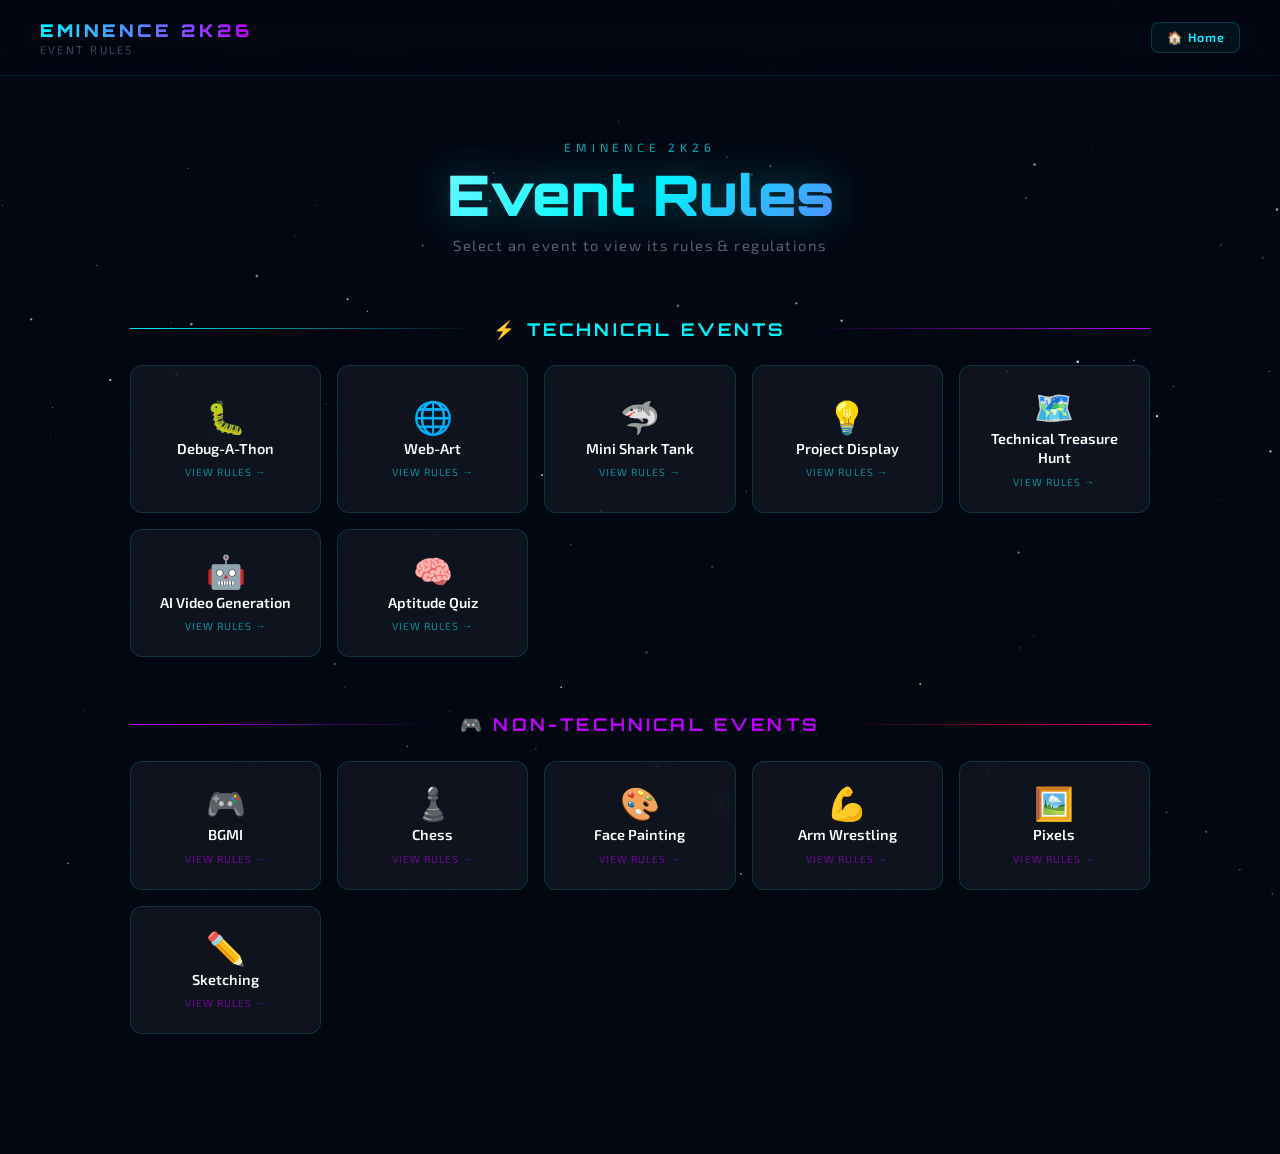
==== rules.html @ fe23407d "add rules template" ====
<!DOCTYPE html>
<html lang="en">
<head>
  <meta charset="UTF-8">
  <meta name="viewport" content="width=device-width, initial-scale=1.0, maximum-scale=1.0">
  <title>Event Rules — EMINENCE 2K26</title>
  <link rel="preconnect" href="https://fonts.googleapis.com">
  <link rel="preconnect" href="https://fonts.gstatic.com" crossorigin>
  <link href="https://fonts.googleapis.com/css2?family=Orbitron:wght@400;700;900&family=Exo+2:wght@300;400;600&display=swap" rel="stylesheet">
  <link rel="stylesheet" href="rules.css">
</head>
<body>

<!-- Starfield -->
<canvas id="stars"></canvas>

<!-- ══ HEADER ══ -->
<header class="rules-header">
  <div class="header-brand">
    <div class="header-logo">EMINENCE 2K26</div>
    <div class="header-sub">Event Rules</div>
  </div>
  <nav class="header-nav">
    <button class="nav-btn" id="backBtn" onclick="showGrid()">← All Events</button>
    <a class="nav-btn" href="index.html">🏠 Home</a>
    <a class="nav-btn register" id="headerRegister" href="#" target="_blank" rel="noopener" style="display:none">
      Register →
    </a>
  </nav>
</header>

<!-- ══ APP ══ -->
<main id="rulesApp">
  <p class="loading-msg">Loading events…</p>
</main>

<script>
/* ════════════════════════════════════
   DATA LAYER
════════════════════════════════════ */
let eventsData = null;

document.addEventListener('DOMContentLoaded', () => {
  // Fetch both files in parallel — rulebook.json is separate from events.json
  Promise.all([
    fetch('events.json').then(r => { if (!r.ok) throw new Error('Cannot load events.json'); return r.json(); }),
    fetch('rulebook.json').then(r  => { if (!r.ok) throw new Error('Cannot load rulebook.json');  return r.json(); })
  ])
    .then(([evData, rulesData]) => {
      eventsData = evData;
      rulesData  = rulesData; // store globally
      window._rulesData = rulesData;
      initStarfield();
      router(); // handle initial URL hash
    })
    .catch(err => {
      document.getElementById('rulesApp').innerHTML =
        `<p class="loading-msg">⚠️ ${err.message}</p>`;
    });

  window.addEventListener('hashchange', router);
});

/* ════════════════════════════════════
   ROUTER  — #event/categoryId/index
════════════════════════════════════ */
function router() {
  const hash = location.hash; // e.g. "#event/technical/0"
  const match = hash.match(/^#event\/([^/]+)\/(\d+)$/);

  if (match) {
    const catId  = match[1];
    const evIdx  = parseInt(match[2], 10);
    const cat    = eventsData?.categories.find(c => c.id === catId);
    const ev     = cat?.events[evIdx];
    if (cat && ev) {
      showDetail(cat, ev, evIdx);
      return;
    }
  }
  showGrid();
}

/* ════════════════════════════════════
   GRID VIEW — all events
════════════════════════════════════ */
function showGrid() {
  // Update header
  document.getElementById('backBtn').style.display      = 'none';
  document.getElementById('headerRegister').style.display = 'none';
  document.title = 'Event Rules — EMINENCE 2K26';
  if (location.hash.startsWith('#event')) history.pushState('', '', location.pathname);

  const app = document.getElementById('rulesApp');
  app.innerHTML = '';

  // Page hero
  const hero = el('div', { class: 'page-hero' });
  hero.innerHTML = `
    <div class="page-hero-label">EMINENCE 2K26</div>
    <h1 class="page-hero-title">Event Rules</h1>
    <p class="page-hero-sub">Select an event to view its rules &amp; regulations</p>
  `;
  app.appendChild(hero);

  // Categories
  eventsData.categories.forEach(cat => {
    const section = el('div', { class: 'cat-section' });

    const isNontech = cat.theme === 'nontech';
    section.innerHTML = `
      <div class="cat-heading-row">
        <div class="cat-heading-line ${isNontech ? 'nontech-l' : ''}"></div>
        <h2 class="cat-heading-title ${cat.theme}">${cat.emoji} ${esc(cat.label)}</h2>
        <div class="cat-heading-line ${isNontech ? 'nontech-r' : 'r'}"></div>
      </div>
    `;

    const grid = el('div', { class: `rules-grid${isNontech ? ' nontech-grid' : ''}` });

    cat.events.forEach((ev, i) => {
      const card = el('div', {
        class: 'rules-card',
        role: 'button',
        tabindex: '0',
        style: `animation-delay:${i * 0.06}s`,
        'data-cat': cat.id,
        'data-idx': i
      });
      card.innerHTML = `
        <div class="rc-emoji">${ev.emoji}</div>
        <div class="rc-name">${esc(ev.name)}</div>
        <div class="rc-hint">View Rules →</div>
      `;
      card.addEventListener('click', () => {
        location.hash = `#event/${cat.id}/${i}`;
      });
      card.addEventListener('keydown', e => {
        if (e.key === 'Enter' || e.key === ' ') location.hash = `#event/${cat.id}/${i}`;
      });
      grid.appendChild(card);
    });

    section.appendChild(grid);
    app.appendChild(section);
  });

  // Scroll reveal for cards
  window.scrollTo({ top: 0, behavior: 'instant' });
  initCardReveal();
}

/* ════════════════════════════════════
   DETAIL VIEW — single event rules
════════════════════════════════════ */
function showDetail(cat, ev, evIdx) {
  const isNontech = cat.theme === 'nontech';

  // Look up rules from the separate rulebook.json (keyed by categoryId__eventIndex)
  const key      = `${cat.id}__${evIdx}`;
  const ruleMeta = (window._rulesData || {})[key] || {};

  // Merge rule metadata onto the event object for display
  const tagline  = ruleMeta.tagline  || '';
  const team     = ruleMeta.team     || '';
  const duration = ruleMeta.duration || '';
  const rulesList = ruleMeta.rules   || [];

  // Update header
  document.getElementById('backBtn').style.display = 'inline-flex';
  const regBtn = document.getElementById('headerRegister');
  regBtn.style.display = 'inline-flex';
  regBtn.href = ev.link || '#';
  document.title = `${ev.name} Rules — EMINENCE 2K26`;

  const app = document.getElementById('rulesApp');
  app.innerHTML = '';

  const wrap = el('div', { class: `detail-wrap${isNontech ? ' nontech' : ''}` });

  // ── Hero block ──
  const rulesHTML = rulesList.map((rule, i) => `
    <li style="animation-delay:${0.15 + i * 0.07}s">
      <span class="rule-num">${String(i + 1).padStart(2, '0')}</span>
      <span class="rule-text">${esc(rule)}</span>
    </li>
  `).join('');

  wrap.innerHTML = `
    <!-- Event hero -->
    <div class="detail-hero">
      <span class="detail-emoji">${ev.emoji}</span>
      <h1 class="detail-name">${esc(ev.name)}</h1>
      ${tagline  ? `<p class="detail-tagline">${esc(tagline)}</p>` : ''}
      <div class="detail-meta">
        ${team     ? `<span class="meta-chip">👥 ${esc(team)}</span>`             : ''}
        ${duration ? `<span class="meta-chip purple">⏱ ${esc(duration)}</span>` : ''}
        <span class="meta-chip">${esc(cat.label)}</span>
      </div>
    </div>

    <div class="detail-divider"></div>

    <!-- Rules box -->
    <div class="rules-box">
      <div class="rules-box-header">
        <span style="font-size:1rem">📋</span>
        <span class="rules-box-title">Rules &amp; Regulations</span>
      </div>
      <ul class="rules-list">
        ${rulesHTML || '<li><span class="rule-num">—</span><span class="rule-text">Rules coming soon.</span></li>'}
      </ul>
    </div>

    <!-- CTA -->
    <div class="detail-cta">
      <a class="cta-btn cta-register" href="${esc(ev.link || '#')}" target="_blank" rel="noopener">
        ✦ Register Now
      </a>
      <button class="cta-btn cta-back" onclick="showGrid()">
        ← All Events
      </button>
    </div>
  `;

  app.appendChild(wrap);
  window.scrollTo({ top: 0, behavior: 'instant' });
}

/* ════════════════════════════════════
   STARFIELD
════════════════════════════════════ */
function initStarfield() {
  const canvas = document.getElementById('stars');
  const ctx    = canvas.getContext('2d');
  let stars    = [];

  function resize() {
    canvas.width  = window.innerWidth;
    canvas.height = window.innerHeight;
    stars = Array.from({ length: 140 }, () => ({
      x: Math.random() * canvas.width,
      y: Math.random() * canvas.height,
      r: Math.random() * 1.1 + 0.2,
      a: Math.random(),
      s: Math.random() * 0.004 + 0.001
    }));
  }
  function draw() {
    ctx.clearRect(0, 0, canvas.width, canvas.height);
    stars.forEach(s => {
      s.a += s.s; if (s.a > 1) s.a = 0;
      ctx.beginPath(); ctx.arc(s.x, s.y, s.r, 0, Math.PI * 2);
      ctx.fillStyle = `rgba(200,230,255,${s.a})`; ctx.fill();
    });
    requestAnimationFrame(draw);
  }
  resize(); draw();
  window.addEventListener('resize', resize);
}

/* ════════════════════════════════════
   CARD REVEAL ON SCROLL
════════════════════════════════════ */
function initCardReveal() {
  const obs = new IntersectionObserver(entries => {
    entries.forEach(entry => {
      if (entry.isIntersecting) {
        entry.target.querySelectorAll('.rules-card').forEach((c, i) => {
          c.style.animationDelay = `${i * 0.06}s`;
          c.style.animationName  = 'none';
          requestAnimationFrame(() => { c.style.animationName = 'cardReveal'; });
        });
        obs.unobserve(entry.target);
      }
    });
  }, { threshold: 0.05 });
  document.querySelectorAll('.rules-grid').forEach(g => obs.observe(g));
}

/* ════════════════════════════════════
   HELPERS
════════════════════════════════════ */
function el(tag, attrs = {}) {
  const node = document.createElement(tag);
  Object.entries(attrs).forEach(([k, v]) => node.setAttribute(k, v));
  return node;
}
function esc(str) {
  return String(str)
    .replace(/&/g, '&amp;').replace(/</g, '&lt;')
    .replace(/>/g, '&gt;').replace(/"/g, '&quot;');
}
</script>
</body>
</html>
---- rules.css ----
/* ══════════════════════════════════════════
   EMINENCE 2K26 — rules.css
   Shared styles for rules.html (grid + detail views)
════════════════════════════════════════════ */

:root {
  --neon:        #00f5ff;
  --neon2:       #bf00ff;
  --neon3:       #ff006e;
  --dark:        #030712;
  --card:        rgba(255, 255, 255, 0.05);
  --card-border: rgba(0, 245, 255, 0.15);
  --font-display: 'Orbitron', monospace;
  --font-body:    'Exo 2', sans-serif;
}

*, *::before, *::after { box-sizing: border-box; margin: 0; padding: 0; }

html { scroll-behavior: smooth; overflow-x: hidden; }

body {
  font-family: var(--font-body);
  background: var(--dark);
  color: #e0e0ff;
  overflow-x: hidden;
  overflow-y: scroll;
  min-height: 100vh;
}

/* ── STARFIELD ── */
#stars {
  position: fixed; inset: 0; z-index: 0;
  pointer-events: none;
}

/* ── GRID OVERLAY ── */
body::before {
  content: '';
  position: fixed; inset: 0; z-index: 1;
  background-image:
    linear-gradient(rgba(0,245,255,0.025) 1px, transparent 1px),
    linear-gradient(90deg, rgba(0,245,255,0.025) 1px, transparent 1px);
  background-size: 50px 50px;
  pointer-events: none;
}

/* ════════════════════════
   HEADER
════════════════════════ */
.rules-header {
  position: sticky; top: 0; z-index: 50;
  display: flex; align-items: center; justify-content: space-between;
  flex-wrap: wrap; gap: 0.6rem;
  padding: clamp(0.8rem, 2.5vw, 1.2rem) clamp(1rem, 4vw, 2.5rem);
  background: rgba(3, 7, 18, 0.85);
  border-bottom: 1px solid rgba(0,245,255,0.1);
  backdrop-filter: blur(16px); -webkit-backdrop-filter: blur(16px);
}

.header-brand {
  display: flex; flex-direction: column; gap: 0.1rem;
}
.header-logo {
  font-family: var(--font-display);
  font-size: clamp(0.85rem, 3vw, 1.1rem);
  font-weight: 900;
  letter-spacing: 0.2em;
  background: linear-gradient(90deg, var(--neon), var(--neon2));
  -webkit-background-clip: text; -webkit-text-fill-color: transparent; background-clip: text;
}
.header-sub {
  font-size: clamp(0.58rem, 1.8vw, 0.7rem);
  color: rgba(224,224,255,0.3);
  letter-spacing: 0.2em;
  text-transform: uppercase;
}

.header-nav {
  display: flex; gap: 0.6rem; align-items: center; flex-wrap: wrap;
}
.nav-btn {
  display: inline-flex; align-items: center; gap: 0.35rem;
  padding: 0.42rem 0.9rem;
  border-radius: 8px;
  border: 1px solid rgba(0,245,255,0.2);
  background: rgba(0,245,255,0.05);
  color: var(--neon);
  font-family: var(--font-body);
  font-size: clamp(0.68rem, 2vw, 0.78rem);
  font-weight: 600;
  letter-spacing: 0.08em;
  cursor: pointer;
  text-decoration: none;
  transition: background 0.2s, border-color 0.2s, box-shadow 0.2s;
  -webkit-tap-highlight-color: transparent;
  white-space: nowrap;
}
.nav-btn:hover {
  background: rgba(0,245,255,0.12);
  border-color: var(--neon);
  box-shadow: 0 0 14px rgba(0,245,255,0.18);
}
.nav-btn.register {
  border-color: rgba(191,0,255,0.3);
  background: rgba(191,0,255,0.07);
  color: var(--neon2);
}
.nav-btn.register:hover {
  background: rgba(191,0,255,0.16);
  border-color: var(--neon2);
  box-shadow: 0 0 14px rgba(191,0,255,0.2);
}
/* Back button — only shown in detail view */
#backBtn { display: none; }

/* ════════════════════════
   MAIN WRAPPER
════════════════════════ */
#rulesApp {
  position: relative; z-index: 10;
  max-width: 1100px; margin: 0 auto;
  padding: clamp(2rem, 5vw, 4rem) clamp(1rem, 4vw, 2.5rem);
}

/* ════════════════════════
   PAGE TITLE (grid view)
════════════════════════ */
.page-hero {
  text-align: center;
  margin-bottom: clamp(2.5rem, 6vw, 4rem);
  animation: fadeUp 0.7s ease forwards;
}
.page-hero-label {
  font-size: clamp(0.6rem, 2vw, 0.75rem);
  letter-spacing: 0.4em;
  color: var(--neon);
  text-transform: uppercase;
  margin-bottom: 0.8rem;
  opacity: 0.7;
}
.page-hero-title {
  font-family: var(--font-display);
  font-size: clamp(1.8rem, 7vw, 3.5rem);
  font-weight: 900;
  line-height: 1;
  background: linear-gradient(135deg, #fff 0%, var(--neon) 50%, var(--neon2) 100%);
  -webkit-background-clip: text; -webkit-text-fill-color: transparent; background-clip: text;
  filter: drop-shadow(0 0 20px rgba(0,245,255,0.3));
}
.page-hero-sub {
  margin-top: 0.8rem;
  font-size: clamp(0.75rem, 2.5vw, 0.92rem);
  color: rgba(224,224,255,0.4);
  letter-spacing: 0.1em;
}

/* ════════════════════════
   CATEGORY HEADING
════════════════════════ */
.cat-section { margin-bottom: clamp(2rem, 5vw, 3.5rem); }

.cat-heading-row {
  display: flex; align-items: center; gap: 1rem;
  margin-bottom: clamp(1rem, 3vw, 1.6rem);
}
.cat-heading-line {
  flex: 1; height: 1px;
  background: linear-gradient(to right, var(--neon), transparent);
}
.cat-heading-line.r {
  background: linear-gradient(to left, var(--neon2), transparent);
}
.cat-heading-line.nontech-l { background: linear-gradient(to right, var(--neon2), transparent); }
.cat-heading-line.nontech-r { background: linear-gradient(to left, var(--neon3), transparent); }

.cat-heading-title {
  font-family: var(--font-display);
  font-size: clamp(0.7rem, 3vw, 1.1rem);
  font-weight: 700;
  letter-spacing: 0.18em;
  text-transform: uppercase;
  white-space: nowrap; flex-shrink: 0;
}
.cat-heading-title.tech    { color: var(--neon); }
.cat-heading-title.nontech { color: var(--neon2); }

/* ════════════════════════
   EVENT CARD GRID (rules grid view)
════════════════════════ */
.rules-grid {
  display: grid;
  grid-template-columns: repeat(auto-fill, minmax(min(160px, 100%), 1fr));
  gap: clamp(0.65rem, 2vw, 1rem);
}
@media (max-width: 380px) {
  .rules-grid { grid-template-columns: repeat(2, 1fr); }
}

.rules-card {
  position: relative;
  background: var(--card);
  border: 1px solid var(--card-border);
  border-radius: 12px; overflow: hidden;
  display: flex; flex-direction: column;
  align-items: center; justify-content: center;
  padding: clamp(1rem, 3vw, 1.5rem) clamp(0.6rem, 2vw, 1rem);
  gap: 0.5rem;
  cursor: pointer;
  transition: transform 0.25s cubic-bezier(.34,1.56,.64,1), border-color 0.25s;
  backdrop-filter: blur(8px); -webkit-backdrop-filter: blur(8px);
  opacity: 0;
  animation: cardReveal 0.5s ease forwards;
  -webkit-tap-highlight-color: transparent;
  touch-action: manipulation;
}
.rules-card::before {
  content: ''; position: absolute; inset: 0;
  background: linear-gradient(135deg, rgba(0,245,255,0.07), transparent 60%);
  opacity: 0; transition: opacity 0.25s;
}
.rules-card::after {
  content: ''; position: absolute; bottom: 0; left: 0; right: 0; height: 2px;
  background: linear-gradient(to right, var(--neon), var(--neon2));
  transform: scaleX(0); transform-origin: left; transition: transform 0.3s ease;
}
.nontech-grid .rules-card::after {
  background: linear-gradient(to right, var(--neon2), var(--neon3));
}
@media (hover: hover) {
  .rules-card:hover {
    transform: translateY(-5px) scale(1.02);
    border-color: rgba(0,245,255,0.4);
  }
  .rules-card:hover::before { opacity: 1; }
  .rules-card:hover::after  { transform: scaleX(1); }
  .nontech-grid .rules-card:hover { border-color: rgba(191,0,255,0.4); }
}
.rules-card:active { transform: scale(0.96); }

.rc-emoji { font-size: clamp(1.5rem, 5vw, 2rem); line-height: 1; }
.rc-name  {
  font-weight: 600; font-size: clamp(0.7rem, 2.5vw, 0.9rem);
  color: #fff; text-align: center; line-height: 1.3;
}
.rc-hint  {
  font-size: clamp(0.55rem, 1.8vw, 0.65rem);
  letter-spacing: 0.1em; text-transform: uppercase; opacity: 0.55;
  color: var(--neon);
}
.nontech-grid .rc-hint { color: var(--neon2); }

/* ════════════════════════
   DETAIL VIEW
════════════════════════ */
#detailView { display: none; }
#gridView   { display: block; }

.detail-wrap {
  max-width: 720px; margin: 0 auto;
  animation: fadeUp 0.45s ease forwards;
}

/* big event header */
.detail-hero {
  text-align: center;
  padding: clamp(1.5rem, 5vw, 3rem) 0 clamp(1.5rem, 4vw, 2.5rem);
  position: relative;
}
.detail-emoji {
  font-size: clamp(3rem, 12vw, 5.5rem);
  line-height: 1;
  display: block;
  margin-bottom: 0.6rem;
  filter: drop-shadow(0 0 20px rgba(0,245,255,0.3));
  animation: floatBob 3s ease-in-out infinite;
}
.detail-name {
  font-family: var(--font-display);
  font-size: clamp(1.5rem, 6vw, 2.8rem);
  font-weight: 900;
  letter-spacing: 0.04em;
  background: linear-gradient(135deg, #fff 0%, var(--neon) 60%, var(--neon2) 100%);
  -webkit-background-clip: text; -webkit-text-fill-color: transparent; background-clip: text;
  filter: drop-shadow(0 0 15px rgba(0,245,255,0.25));
}
.detail-tagline {
  margin-top: 0.6rem;
  font-size: clamp(0.75rem, 2.5vw, 0.95rem);
  color: rgba(224,224,255,0.45);
  font-style: italic;
  letter-spacing: 0.08em;
}

/* meta chips */
.detail-meta {
  display: flex; flex-wrap: wrap; justify-content: center; gap: 0.6rem;
  margin-top: 1.2rem;
}
.meta-chip {
  display: inline-flex; align-items: center; gap: 0.4rem;
  padding: 0.38rem 0.9rem;
  border-radius: 100px;
  font-size: clamp(0.65rem, 2vw, 0.75rem);
  font-weight: 600; letter-spacing: 0.06em;
  border: 1px solid rgba(0,245,255,0.2);
  background: rgba(0,245,255,0.06);
  color: var(--neon);
  backdrop-filter: blur(8px);
}
.meta-chip.purple {
  border-color: rgba(191,0,255,0.2);
  background: rgba(191,0,255,0.06);
  color: var(--neon2);
}

/* divider */
.detail-divider {
  height: 1px;
  background: linear-gradient(to right, transparent, rgba(0,245,255,0.25), transparent);
  margin: clamp(1.5rem, 4vw, 2.5rem) 0;
}

/* rules card */
.rules-box {
  background: rgba(0,245,255,0.03);
  border: 1px solid rgba(0,245,255,0.12);
  border-radius: 14px;
  overflow: hidden;
  backdrop-filter: blur(8px);
}
.rules-box-header {
  display: flex; align-items: center; gap: 0.7rem;
  padding: 0.9rem 1.3rem;
  border-bottom: 1px solid rgba(0,245,255,0.1);
  background: rgba(0,245,255,0.04);
}
.rules-box-title {
  font-family: var(--font-display);
  font-size: clamp(0.7rem, 2.5vw, 0.85rem);
  font-weight: 700;
  letter-spacing: 0.22em;
  text-transform: uppercase;
  color: var(--neon);
}

.rules-list {
  list-style: none;
  padding: clamp(0.8rem, 2vw, 1.2rem) clamp(1rem, 3vw, 1.5rem);
  display: flex; flex-direction: column; gap: 0;
}
.rules-list li {
  display: grid;
  grid-template-columns: 1.8rem 1fr;
  gap: 0.5rem;
  align-items: start;
  padding: clamp(0.65rem, 2vw, 0.9rem) 0;
  border-bottom: 1px solid rgba(255,255,255,0.04);
  opacity: 0;
  animation: ruleSlide 0.4s ease forwards;
}
.rules-list li:last-child { border-bottom: none; }

.rule-num {
  font-family: var(--font-display);
  font-size: 0.65rem;
  font-weight: 700;
  color: var(--neon);
  opacity: 0.5;
  padding-top: 0.15rem;
  letter-spacing: 0.05em;
}
.rule-text {
  font-size: clamp(0.78rem, 2.5vw, 0.9rem);
  line-height: 1.65;
  color: rgba(224,224,255,0.8);
}

/* register CTA */
.detail-cta {
  margin-top: clamp(1.5rem, 4vw, 2.5rem);
  display: flex; flex-wrap: wrap; gap: 0.8rem; justify-content: center;
}
.cta-btn {
  display: inline-flex; align-items: center; gap: 0.5rem;
  padding: 0.75rem 2rem;
  border-radius: 10px;
  font-family: var(--font-display);
  font-size: clamp(0.7rem, 2.5vw, 0.85rem);
  font-weight: 700;
  letter-spacing: 0.18em;
  text-transform: uppercase;
  text-decoration: none;
  cursor: pointer;
  border: none;
  transition: all 0.25s;
  -webkit-tap-highlight-color: transparent;
}
.cta-register {
  background: linear-gradient(135deg, rgba(191,0,255,0.2), rgba(0,245,255,0.12));
  border: 1px solid rgba(191,0,255,0.35);
  color: #fff;
  box-shadow: 0 0 20px rgba(191,0,255,0.15);
}
.cta-register:hover {
  background: linear-gradient(135deg, rgba(191,0,255,0.35), rgba(0,245,255,0.2));
  box-shadow: 0 0 35px rgba(191,0,255,0.3);
  transform: translateY(-2px);
}
.cta-back {
  background: rgba(0,245,255,0.05);
  border: 1px solid rgba(0,245,255,0.2);
  color: var(--neon);
}
.cta-back:hover {
  background: rgba(0,245,255,0.12);
  border-color: var(--neon);
}

/* nontech tint on detail */
.detail-wrap.nontech .detail-name {
  background: linear-gradient(135deg, #fff 0%, var(--neon2) 60%, var(--neon3) 100%);
  -webkit-background-clip: text; background-clip: text;
}
.detail-wrap.nontech .rules-box-title { color: var(--neon2); }
.detail-wrap.nontech .rule-num        { color: var(--neon2); }
.detail-wrap.nontech .meta-chip       { border-color: rgba(191,0,255,0.25); background: rgba(191,0,255,0.07); color: var(--neon2); }

/* ════════════════════════
   ANIMATIONS
════════════════════════ */
@keyframes fadeUp {
  from { opacity: 0; transform: translateY(20px); }
  to   { opacity: 1; transform: translateY(0); }
}
@keyframes cardReveal {
  from { opacity: 0; transform: translateY(14px); }
  to   { opacity: 1; transform: translateY(0); }
}
@keyframes ruleSlide {
  from { opacity: 0; transform: translateX(-10px); }
  to   { opacity: 1; transform: translateX(0); }
}
@keyframes floatBob {
  0%, 100% { transform: translateY(0); }
  50%       { transform: translateY(-8px); }
}

/* ── LOADING ── */
.loading-msg {
  text-align: center; padding: 4rem 1rem;
  color: rgba(0,245,255,0.4); font-size: 0.9rem; letter-spacing: 0.2em;
}
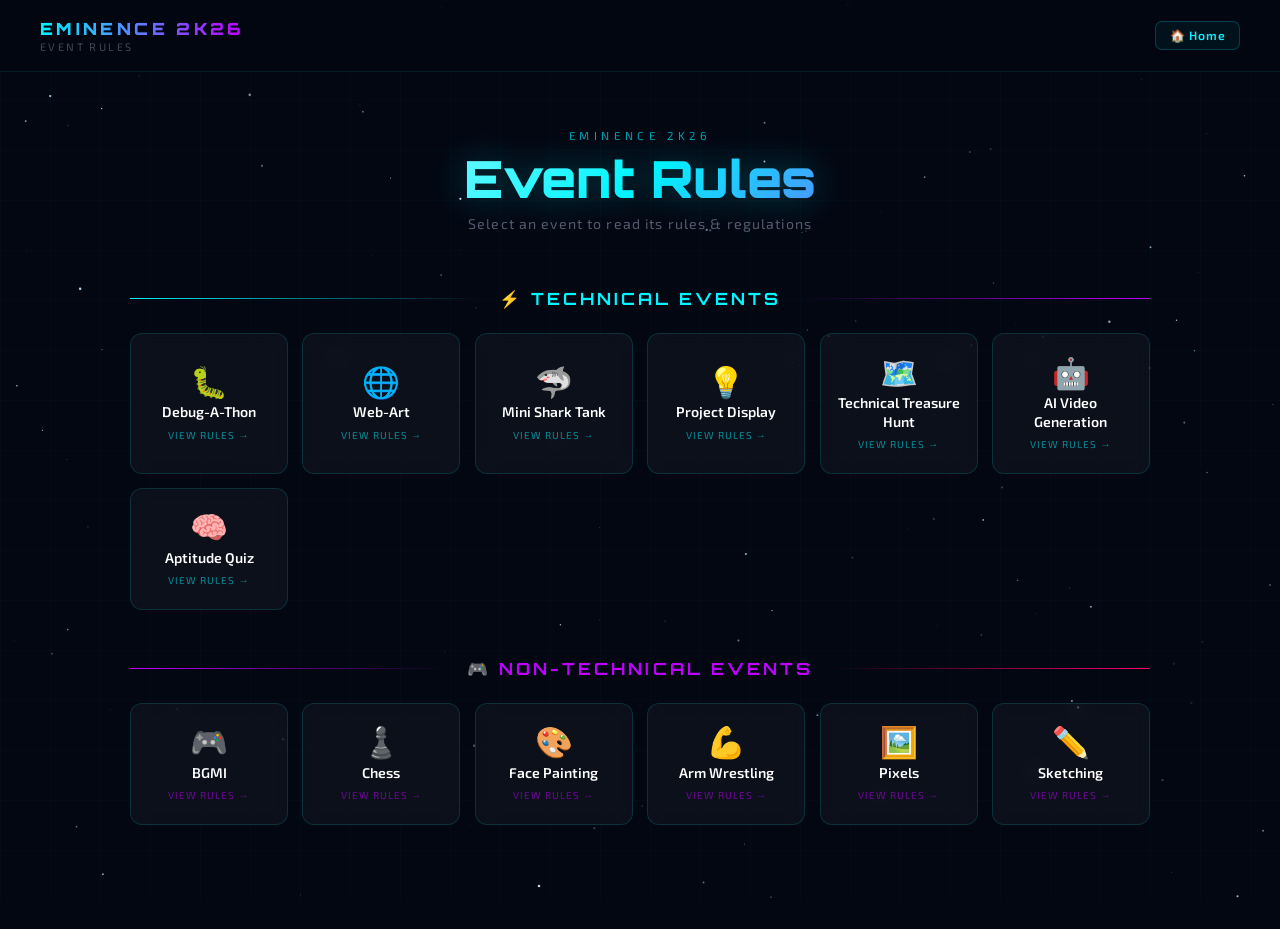
==== commit 497a5734: "add actual rules and cordinator according to google form" ====
--- a/rules.html
+++ b/rules.html
@@ -11,7 +11,6 @@
 </head>
 <body>
 
-<!-- Starfield -->
 <canvas id="stars"></canvas>
 
 <!-- ══ HEADER ══ -->
@@ -23,70 +22,56 @@
   <nav class="header-nav">
     <button class="nav-btn" id="backBtn" onclick="showGrid()">← All Events</button>
     <a class="nav-btn" href="index.html">🏠 Home</a>
-    <a class="nav-btn register" id="headerRegister" href="#" target="_blank" rel="noopener" style="display:none">
-      Register →
-    </a>
+    <a class="nav-btn register" id="headerRegister" href="#" target="_blank" rel="noopener" style="display:none">Register →</a>
   </nav>
 </header>
 
-<!-- ══ APP ══ -->
 <main id="rulesApp">
   <p class="loading-msg">Loading events…</p>
 </main>
 
 <script>
-/* ════════════════════════════════════
-   DATA LAYER
-════════════════════════════════════ */
-let eventsData = null;
+/* ════════════════════════════════
+   DATA
+════════════════════════════════ */
+let _events = null;
 
 document.addEventListener('DOMContentLoaded', () => {
-  // Fetch both files in parallel — rulebook.json is separate from events.json
   Promise.all([
     fetch('events.json').then(r => { if (!r.ok) throw new Error('Cannot load events.json'); return r.json(); }),
     fetch('rulebook.json').then(r  => { if (!r.ok) throw new Error('Cannot load rulebook.json');  return r.json(); })
   ])
-    .then(([evData, rulesData]) => {
-      eventsData = evData;
-      rulesData  = rulesData; // store globally
-      window._rulesData = rulesData;
-      initStarfield();
-      router(); // handle initial URL hash
-    })
-    .catch(err => {
-      document.getElementById('rulesApp').innerHTML =
-        `<p class="loading-msg">⚠️ ${err.message}</p>`;
-    });
+  .then(([ev, ru]) => {
+    _events = ev;
+    window._rules = ru;
+    initStarfield();
+    router();
+  })
+  .catch(err => {
+    document.getElementById('rulesApp').innerHTML = `<p class="loading-msg">⚠️ ${err.message}</p>`;
+  });
 
   window.addEventListener('hashchange', router);
 });
 
-/* ════════════════════════════════════
-   ROUTER  — #event/categoryId/index
-════════════════════════════════════ */
+/* ════════════════════════════════
+   ROUTER
+════════════════════════════════ */
 function router() {
-  const hash = location.hash; // e.g. "#event/technical/0"
-  const match = hash.match(/^#event\/([^/]+)\/(\d+)$/);
-
-  if (match) {
-    const catId  = match[1];
-    const evIdx  = parseInt(match[2], 10);
-    const cat    = eventsData?.categories.find(c => c.id === catId);
-    const ev     = cat?.events[evIdx];
-    if (cat && ev) {
-      showDetail(cat, ev, evIdx);
-      return;
-    }
+  const m = location.hash.match(/^#event\/([^/]+)\/(\d+)$/);
+  if (m) {
+    const cat = _events?.categories.find(c => c.id === m[1]);
+    const ev  = cat?.events[+m[2]];
+    if (cat && ev) { showDetail(cat, ev, +m[2]); return; }
   }
   showGrid();
 }
 
-/* ════════════════════════════════════
-   GRID VIEW — all events
-════════════════════════════════════ */
+/* ════════════════════════════════
+   GRID VIEW
+════════════════════════════════ */
 function showGrid() {
-  // Update header
-  document.getElementById('backBtn').style.display      = 'none';
+  document.getElementById('backBtn').style.display        = 'none';
   document.getElementById('headerRegister').style.display = 'none';
   document.title = 'Event Rules — EMINENCE 2K26';
   if (location.hash.startsWith('#event')) history.pushState('', '', location.pathname);
@@ -94,79 +79,57 @@
   const app = document.getElementById('rulesApp');
   app.innerHTML = '';
 
-  // Page hero
+  // Hero
   const hero = el('div', { class: 'page-hero' });
   hero.innerHTML = `
     <div class="page-hero-label">EMINENCE 2K26</div>
     <h1 class="page-hero-title">Event Rules</h1>
-    <p class="page-hero-sub">Select an event to view its rules &amp; regulations</p>
+    <p class="page-hero-sub">Select an event to read its rules &amp; regulations</p>
   `;
   app.appendChild(hero);
 
-  // Categories
-  eventsData.categories.forEach(cat => {
-    const section = el('div', { class: 'cat-section' });
-
-    const isNontech = cat.theme === 'nontech';
-    section.innerHTML = `
+  // Category sections
+  _events.categories.forEach(cat => {
+    const nt  = cat.theme === 'nontech';
+    const sec = el('div', { class: 'cat-section' });
+    sec.innerHTML = `
       <div class="cat-heading-row">
-        <div class="cat-heading-line ${isNontech ? 'nontech-l' : ''}"></div>
+        <div class="cat-heading-line ${nt ? 'nl' : ''}"></div>
         <h2 class="cat-heading-title ${cat.theme}">${cat.emoji} ${esc(cat.label)}</h2>
-        <div class="cat-heading-line ${isNontech ? 'nontech-r' : 'r'}"></div>
+        <div class="cat-heading-line ${nt ? 'nr' : 'r'}"></div>
       </div>
     `;
 
-    const grid = el('div', { class: `rules-grid${isNontech ? ' nontech-grid' : ''}` });
-
+    const grid = el('div', { class: `rules-grid${nt ? ' nontech-grid' : ''}` });
     cat.events.forEach((ev, i) => {
-      const card = el('div', {
-        class: 'rules-card',
-        role: 'button',
-        tabindex: '0',
-        style: `animation-delay:${i * 0.06}s`,
-        'data-cat': cat.id,
-        'data-idx': i
-      });
+      const card = el('div', { class: 'rules-card', role: 'button', tabindex: '0', style: `animation-delay:${i*0.06}s` });
       card.innerHTML = `
         <div class="rc-emoji">${ev.emoji}</div>
         <div class="rc-name">${esc(ev.name)}</div>
         <div class="rc-hint">View Rules →</div>
       `;
-      card.addEventListener('click', () => {
-        location.hash = `#event/${cat.id}/${i}`;
-      });
-      card.addEventListener('keydown', e => {
-        if (e.key === 'Enter' || e.key === ' ') location.hash = `#event/${cat.id}/${i}`;
-      });
+      card.addEventListener('click', () => { location.hash = `#event/${cat.id}/${i}`; });
+      card.addEventListener('keydown', e => { if (e.key==='Enter'||e.key===' ') location.hash=`#event/${cat.id}/${i}`; });
       grid.appendChild(card);
     });
 
-    section.appendChild(grid);
-    app.appendChild(section);
+    sec.appendChild(grid);
+    app.appendChild(sec);
   });
 
-  // Scroll reveal for cards
   window.scrollTo({ top: 0, behavior: 'instant' });
   initCardReveal();
 }
 
-/* ════════════════════════════════════
-   DETAIL VIEW — single event rules
-════════════════════════════════════ */
-function showDetail(cat, ev, evIdx) {
-  const isNontech = cat.theme === 'nontech';
-
-  // Look up rules from the separate rulebook.json (keyed by categoryId__eventIndex)
-  const key      = `${cat.id}__${evIdx}`;
-  const ruleMeta = (window._rulesData || {})[key] || {};
-
-  // Merge rule metadata onto the event object for display
-  const tagline  = ruleMeta.tagline  || '';
-  const team     = ruleMeta.team     || '';
-  const duration = ruleMeta.duration || '';
-  const rulesList = ruleMeta.rules   || [];
-
-  // Update header
+/* ════════════════════════════════
+   DETAIL VIEW
+════════════════════════════════ */
+function showDetail(cat, ev, idx) {
+  const nt  = cat.theme === 'nontech';
+  const key = `${cat.id}__${idx}`;
+  const r   = (window._rules || {})[key] || {};
+
+  // Header
   document.getElementById('backBtn').style.display = 'inline-flex';
   const regBtn = document.getElementById('headerRegister');
   regBtn.style.display = 'inline-flex';
@@ -176,82 +139,176 @@
   const app = document.getElementById('rulesApp');
   app.innerHTML = '';
 
-  const wrap = el('div', { class: `detail-wrap${isNontech ? ' nontech' : ''}` });
-
-  // ── Hero block ──
-  const rulesHTML = rulesList.map((rule, i) => `
-    <li style="animation-delay:${0.15 + i * 0.07}s">
-      <span class="rule-num">${String(i + 1).padStart(2, '0')}</span>
+  const wrap = el('div', { class: `detail-wrap${nt ? ' nontech' : ''}` });
+  const nc   = nt ? ' nontech-card' : '';
+
+  // ── 1. HERO ──
+  wrap.appendChild(buildHero(ev, r, cat));
+
+  // ── 2. ABOUT ──
+  if (r.about) wrap.appendChild(buildCard('📖', 'About', nc, `<p class="about-text">${esc(r.about)}</p>`));
+
+  // ── 3. COORDINATORS ──
+  if (r.coordinators?.length) wrap.appendChild(buildCard('📞', 'Coordinators', nc, buildCoordinators(r.coordinators)));
+
+  // ── 4. ROUNDS ──
+  if (r.rounds?.length) wrap.appendChild(buildCard('🏁', 'Competition Structure', nc, buildRounds(r.rounds, nt)));
+
+  // ── 5. RULES ──
+  if (r.rules?.length) wrap.appendChild(buildCard('📋', 'Rules & Regulations', nc, buildRules(r.rules)));
+
+  // ── 6. SCORING TABLE ──
+  if (r.scoring) wrap.appendChild(buildCard('🏆', 'Points System', nc, buildScoring(r.scoring)));
+
+  // ── 7. JUDGING ──
+  if (r.judging?.length) wrap.appendChild(buildCard('⚖️', 'Evaluation & Judging', nc, buildJudging(r.judging)));
+
+  // ── 8. DISQUALIFICATION ──
+  if (r.disqualification?.length) wrap.appendChild(buildCard('🚫', 'Disqualification Criteria', ' dq-card', buildDQ(r.disqualification)));
+
+  // ── 9. CTA ──
+  const cta = el('div', { class: 'detail-cta' });
+  cta.innerHTML = `
+    <a class="cta-btn cta-register" href="${esc(ev.link||'#')}" target="_blank" rel="noopener">✦ Register Now</a>
+    <button class="cta-btn cta-back" onclick="showGrid()">← All Events</button>
+  `;
+  wrap.appendChild(cta);
+
+  app.appendChild(wrap);
+  window.scrollTo({ top: 0, behavior: 'instant' });
+}
+
+/* ════════════════════════════════
+   BUILDERS
+════════════════════════════════ */
+
+function buildHero(ev, r, cat) {
+  const div = el('div', { class: 'detail-hero' });
+  const feeChip      = r.fee      ? `<span class="meta-chip gold">💰 ${esc(r.fee)}</span>` : '';
+  const teamChip     = r.team     ? `<span class="meta-chip">👥 ${esc(r.team)}</span>` : '';
+  const durationChip = r.duration ? `<span class="meta-chip purple">⏱ ${esc(r.duration)}</span>` : '';
+  const catChip      = `<span class="meta-chip pink">${esc(cat.label)}</span>`;
+
+  div.innerHTML = `
+    <span class="detail-emoji">${ev.emoji}</span>
+    <h1 class="detail-name">${esc(ev.name)}</h1>
+    ${r.tagline ? `<p class="detail-tagline">${esc(r.tagline)}</p>` : ''}
+    <div class="detail-meta">
+      ${feeChip}${teamChip}${durationChip}${catChip}
+    </div>
+  `;
+  return div;
+}
+
+function buildCard(icon, title, extraClass, bodyHTML) {
+  const card = el('div', { class: `info-card${extraClass}` });
+  card.innerHTML = `
+    <div class="info-card-header">
+      <span class="info-card-icon">${icon}</span>
+      <span class="info-card-title">${title}</span>
+    </div>
+    <div class="info-card-body">${bodyHTML}</div>
+  `;
+  return card;
+}
+
+function buildCoordinators(coords) {
+  const chips = coords.map(c => `
+    <div class="coord-chip">
+      <span class="coord-name">${esc(c.name)}</span>
+      <span class="coord-sep">·</span>
+      <span class="coord-phone">📞 ${esc(c.phone)}</span>
+    </div>
+  `).join('');
+  return `<div class="coordinators-grid">${chips}</div>`;
+}
+
+function buildRounds(rounds, isNontech) {
+  const items = rounds.map((rd, i) => {
+    const criteria = rd.judging_criteria?.length
+      ? `<div class="round-criteria">${rd.judging_criteria.map(c => `<span class="criteria-tag">${esc(c)}</span>`).join('')}</div>`
+      : '';
+    return `
+      <div class="round-item" style="animation-delay:${i*0.08}s">
+        <div class="round-title">${esc(rd.title)}</div>
+        ${rd.duration ? `<div class="round-note">⏱ ${esc(rd.duration)}</div>` : ''}
+        <div class="round-desc">${esc(rd.description)}</div>
+        ${criteria}
+        ${rd.note ? `<div class="round-note">${esc(rd.note)}</div>` : ''}
+      </div>
+    `;
+  }).join('');
+  return `<div class="rounds-list">${items}</div>`;
+}
+
+function buildRules(rules) {
+  const items = rules.map((rule, i) => `
+    <li style="animation-delay:${0.05 + i*0.06}s">
+      <span class="rule-num">${String(i+1).padStart(2,'0')}</span>
       <span class="rule-text">${esc(rule)}</span>
     </li>
   `).join('');
-
-  wrap.innerHTML = `
-    <!-- Event hero -->
-    <div class="detail-hero">
-      <span class="detail-emoji">${ev.emoji}</span>
-      <h1 class="detail-name">${esc(ev.name)}</h1>
-      ${tagline  ? `<p class="detail-tagline">${esc(tagline)}</p>` : ''}
-      <div class="detail-meta">
-        ${team     ? `<span class="meta-chip">👥 ${esc(team)}</span>`             : ''}
-        ${duration ? `<span class="meta-chip purple">⏱ ${esc(duration)}</span>` : ''}
-        <span class="meta-chip">${esc(cat.label)}</span>
-      </div>
+  return `<ul class="rules-list">${items}</ul>`;
+}
+
+function buildScoring(scoring) {
+  const rows = scoring.placement.map(p => `
+    <tr>
+      <td>${esc(p.rank)}</td>
+      <td>${p.points}</td>
+    </tr>
+  `).join('');
+  return `
+    <div class="scoring-wrap">
+      <table class="scoring-table">
+        <thead><tr><th>Placement</th><th>Points</th></tr></thead>
+        <tbody>${rows}</tbody>
+      </table>
+      <div class="kill-note">🔫 ${esc(scoring.kill_points)}</div>
     </div>
-
-    <div class="detail-divider"></div>
-
-    <!-- Rules box -->
-    <div class="rules-box">
-      <div class="rules-box-header">
-        <span style="font-size:1rem">📋</span>
-        <span class="rules-box-title">Rules &amp; Regulations</span>
-      </div>
-      <ul class="rules-list">
-        ${rulesHTML || '<li><span class="rule-num">—</span><span class="rule-text">Rules coming soon.</span></li>'}
-      </ul>
-    </div>
-
-    <!-- CTA -->
-    <div class="detail-cta">
-      <a class="cta-btn cta-register" href="${esc(ev.link || '#')}" target="_blank" rel="noopener">
-        ✦ Register Now
-      </a>
-      <button class="cta-btn cta-back" onclick="showGrid()">
-        ← All Events
-      </button>
-    </div>
-  `;
-
-  app.appendChild(wrap);
-  window.scrollTo({ top: 0, behavior: 'instant' });
-}
-
-/* ════════════════════════════════════
+  `;
+}
+
+function buildJudging(judging) {
+  const items = judging.map((j, i) => `
+    <li style="animation-delay:${0.05 + i*0.06}s">
+      <span class="judging-bullet">✓</span>
+      <span class="judging-text">${esc(j)}</span>
+    </li>
+  `).join('');
+  return `<ul class="judging-list">${items}</ul>`;
+}
+
+function buildDQ(dq) {
+  const items = dq.map((d, i) => `
+    <li style="animation-delay:${0.05 + i*0.06}s">
+      <span class="dq-bullet">✕</span>
+      <span class="dq-text">${esc(d)}</span>
+    </li>
+  `).join('');
+  return `<ul class="dq-list">${items}</ul>`;
+}
+
+/* ════════════════════════════════
    STARFIELD
-════════════════════════════════════ */
+════════════════════════════════ */
 function initStarfield() {
   const canvas = document.getElementById('stars');
-  const ctx    = canvas.getContext('2d');
-  let stars    = [];
-
+  const ctx = canvas.getContext('2d');
+  let stars = [];
   function resize() {
-    canvas.width  = window.innerWidth;
-    canvas.height = window.innerHeight;
-    stars = Array.from({ length: 140 }, () => ({
-      x: Math.random() * canvas.width,
-      y: Math.random() * canvas.height,
-      r: Math.random() * 1.1 + 0.2,
-      a: Math.random(),
-      s: Math.random() * 0.004 + 0.001
+    canvas.width = window.innerWidth; canvas.height = window.innerHeight;
+    stars = Array.from({length:140}, () => ({
+      x: Math.random()*canvas.width, y: Math.random()*canvas.height,
+      r: Math.random()*1.1+0.2, a: Math.random(), s: Math.random()*0.004+0.001
     }));
   }
   function draw() {
-    ctx.clearRect(0, 0, canvas.width, canvas.height);
+    ctx.clearRect(0,0,canvas.width,canvas.height);
     stars.forEach(s => {
-      s.a += s.s; if (s.a > 1) s.a = 0;
-      ctx.beginPath(); ctx.arc(s.x, s.y, s.r, 0, Math.PI * 2);
-      ctx.fillStyle = `rgba(200,230,255,${s.a})`; ctx.fill();
+      s.a += s.s; if(s.a>1) s.a=0;
+      ctx.beginPath(); ctx.arc(s.x,s.y,s.r,0,Math.PI*2);
+      ctx.fillStyle=`rgba(200,230,255,${s.a})`; ctx.fill();
     });
     requestAnimationFrame(draw);
   }
@@ -259,15 +316,15 @@
   window.addEventListener('resize', resize);
 }
 
-/* ════════════════════════════════════
-   CARD REVEAL ON SCROLL
-════════════════════════════════════ */
+/* ════════════════════════════════
+   CARD SCROLL REVEAL
+════════════════════════════════ */
 function initCardReveal() {
   const obs = new IntersectionObserver(entries => {
     entries.forEach(entry => {
       if (entry.isIntersecting) {
-        entry.target.querySelectorAll('.rules-card').forEach((c, i) => {
-          c.style.animationDelay = `${i * 0.06}s`;
+        entry.target.querySelectorAll('.rules-card').forEach((c,i) => {
+          c.style.animationDelay = `${i*0.06}s`;
           c.style.animationName  = 'none';
           requestAnimationFrame(() => { c.style.animationName = 'cardReveal'; });
         });
@@ -278,18 +335,18 @@
   document.querySelectorAll('.rules-grid').forEach(g => obs.observe(g));
 }
 
-/* ════════════════════════════════════
+/* ════════════════════════════════
    HELPERS
-════════════════════════════════════ */
-function el(tag, attrs = {}) {
-  const node = document.createElement(tag);
-  Object.entries(attrs).forEach(([k, v]) => node.setAttribute(k, v));
-  return node;
-}
-function esc(str) {
-  return String(str)
-    .replace(/&/g, '&amp;').replace(/</g, '&lt;')
-    .replace(/>/g, '&gt;').replace(/"/g, '&quot;');
+════════════════════════════════ */
+function el(tag, attrs={}) {
+  const n = document.createElement(tag);
+  Object.entries(attrs).forEach(([k,v]) => n.setAttribute(k,v));
+  return n;
+}
+function esc(s) {
+  return String(s)
+    .replace(/&/g,'&amp;').replace(/</g,'&lt;')
+    .replace(/>/g,'&gt;').replace(/"/g,'&quot;');
 }
 </script>
 </body>
--- a/rules.css
+++ b/rules.css
@@ -1,23 +1,22 @@
 /* ══════════════════════════════════════════
    EMINENCE 2K26 — rules.css
-   Shared styles for rules.html (grid + detail views)
 ════════════════════════════════════════════ */
 
 :root {
-  --neon:        #00f5ff;
-  --neon2:       #bf00ff;
-  --neon3:       #ff006e;
-  --dark:        #030712;
-  --card:        rgba(255, 255, 255, 0.05);
-  --card-border: rgba(0, 245, 255, 0.15);
+  --neon:         #00f5ff;
+  --neon2:        #bf00ff;
+  --neon3:        #ff006e;
+  --ok:           #00ff8c;
+  --warn:         #ffb800;
+  --dark:         #030712;
+  --card:         rgba(255,255,255,0.04);
+  --card-border:  rgba(0,245,255,0.14);
   --font-display: 'Orbitron', monospace;
   --font-body:    'Exo 2', sans-serif;
 }
 
 *, *::before, *::after { box-sizing: border-box; margin: 0; padding: 0; }
-
 html { scroll-behavior: smooth; overflow-x: hidden; }
-
 body {
   font-family: var(--font-body);
   background: var(--dark);
@@ -28,10 +27,7 @@
 }
 
 /* ── STARFIELD ── */
-#stars {
-  position: fixed; inset: 0; z-index: 0;
-  pointer-events: none;
-}
+#stars { position: fixed; inset: 0; z-index: 0; pointer-events: none; }
 
 /* ── GRID OVERLAY ── */
 body::before {
@@ -45,72 +41,49 @@
 }
 
 /* ════════════════════════
-   HEADER
+   STICKY HEADER
 ════════════════════════ */
 .rules-header {
   position: sticky; top: 0; z-index: 50;
   display: flex; align-items: center; justify-content: space-between;
   flex-wrap: wrap; gap: 0.6rem;
-  padding: clamp(0.8rem, 2.5vw, 1.2rem) clamp(1rem, 4vw, 2.5rem);
-  background: rgba(3, 7, 18, 0.85);
+  padding: clamp(0.7rem, 2vw, 1.1rem) clamp(1rem, 4vw, 2.5rem);
+  background: rgba(3,7,18,0.88);
   border-bottom: 1px solid rgba(0,245,255,0.1);
-  backdrop-filter: blur(16px); -webkit-backdrop-filter: blur(16px);
-}
-
-.header-brand {
-  display: flex; flex-direction: column; gap: 0.1rem;
-}
+  backdrop-filter: blur(18px); -webkit-backdrop-filter: blur(18px);
+}
+.header-brand { display: flex; flex-direction: column; gap: 0.1rem; }
 .header-logo {
   font-family: var(--font-display);
-  font-size: clamp(0.85rem, 3vw, 1.1rem);
-  font-weight: 900;
-  letter-spacing: 0.2em;
+  font-size: clamp(0.82rem, 2.8vw, 1.05rem);
+  font-weight: 900; letter-spacing: 0.2em;
   background: linear-gradient(90deg, var(--neon), var(--neon2));
   -webkit-background-clip: text; -webkit-text-fill-color: transparent; background-clip: text;
 }
 .header-sub {
-  font-size: clamp(0.58rem, 1.8vw, 0.7rem);
+  font-size: clamp(0.55rem, 1.6vw, 0.68rem);
   color: rgba(224,224,255,0.3);
-  letter-spacing: 0.2em;
-  text-transform: uppercase;
-}
-
-.header-nav {
-  display: flex; gap: 0.6rem; align-items: center; flex-wrap: wrap;
-}
+  letter-spacing: 0.22em; text-transform: uppercase;
+}
+.header-nav { display: flex; gap: 0.5rem; align-items: center; flex-wrap: wrap; }
+
 .nav-btn {
-  display: inline-flex; align-items: center; gap: 0.35rem;
-  padding: 0.42rem 0.9rem;
-  border-radius: 8px;
+  display: inline-flex; align-items: center; gap: 0.3rem;
+  padding: 0.38rem 0.85rem;
+  border-radius: 7px;
   border: 1px solid rgba(0,245,255,0.2);
   background: rgba(0,245,255,0.05);
   color: var(--neon);
   font-family: var(--font-body);
-  font-size: clamp(0.68rem, 2vw, 0.78rem);
-  font-weight: 600;
-  letter-spacing: 0.08em;
-  cursor: pointer;
-  text-decoration: none;
+  font-size: clamp(0.65rem, 1.8vw, 0.76rem);
+  font-weight: 600; letter-spacing: 0.06em;
+  cursor: pointer; text-decoration: none;
   transition: background 0.2s, border-color 0.2s, box-shadow 0.2s;
-  -webkit-tap-highlight-color: transparent;
-  white-space: nowrap;
-}
-.nav-btn:hover {
-  background: rgba(0,245,255,0.12);
-  border-color: var(--neon);
-  box-shadow: 0 0 14px rgba(0,245,255,0.18);
-}
-.nav-btn.register {
-  border-color: rgba(191,0,255,0.3);
-  background: rgba(191,0,255,0.07);
-  color: var(--neon2);
-}
-.nav-btn.register:hover {
-  background: rgba(191,0,255,0.16);
-  border-color: var(--neon2);
-  box-shadow: 0 0 14px rgba(191,0,255,0.2);
-}
-/* Back button — only shown in detail view */
+  -webkit-tap-highlight-color: transparent; white-space: nowrap;
+}
+.nav-btn:hover { background: rgba(0,245,255,0.12); border-color: var(--neon); box-shadow: 0 0 12px rgba(0,245,255,0.16); }
+.nav-btn.register { border-color: rgba(191,0,255,0.28); background: rgba(191,0,255,0.07); color: var(--neon2); }
+.nav-btn.register:hover { background: rgba(191,0,255,0.16); border-color: var(--neon2); }
 #backBtn { display: none; }
 
 /* ════════════════════════
@@ -119,82 +92,67 @@
 #rulesApp {
   position: relative; z-index: 10;
   max-width: 1100px; margin: 0 auto;
-  padding: clamp(2rem, 5vw, 4rem) clamp(1rem, 4vw, 2.5rem);
-}
-
-/* ════════════════════════
-   PAGE TITLE (grid view)
+  padding: clamp(1.8rem, 5vw, 3.5rem) clamp(1rem, 4vw, 2.5rem);
+}
+
+/* ════════════════════════
+   GRID PAGE HERO
 ════════════════════════ */
 .page-hero {
   text-align: center;
-  margin-bottom: clamp(2.5rem, 6vw, 4rem);
-  animation: fadeUp 0.7s ease forwards;
+  margin-bottom: clamp(2rem, 5vw, 3.5rem);
+  animation: fadeUp 0.6s ease forwards;
 }
 .page-hero-label {
-  font-size: clamp(0.6rem, 2vw, 0.75rem);
-  letter-spacing: 0.4em;
-  color: var(--neon);
-  text-transform: uppercase;
-  margin-bottom: 0.8rem;
-  opacity: 0.7;
+  font-size: clamp(0.58rem, 1.8vw, 0.72rem);
+  letter-spacing: 0.4em; color: var(--neon);
+  text-transform: uppercase; opacity: 0.65;
+  margin-bottom: 0.7rem;
 }
 .page-hero-title {
   font-family: var(--font-display);
-  font-size: clamp(1.8rem, 7vw, 3.5rem);
-  font-weight: 900;
-  line-height: 1;
+  font-size: clamp(1.7rem, 7vw, 3.2rem);
+  font-weight: 900; line-height: 1;
   background: linear-gradient(135deg, #fff 0%, var(--neon) 50%, var(--neon2) 100%);
   -webkit-background-clip: text; -webkit-text-fill-color: transparent; background-clip: text;
-  filter: drop-shadow(0 0 20px rgba(0,245,255,0.3));
+  filter: drop-shadow(0 0 18px rgba(0,245,255,0.28));
 }
 .page-hero-sub {
-  margin-top: 0.8rem;
-  font-size: clamp(0.75rem, 2.5vw, 0.92rem);
-  color: rgba(224,224,255,0.4);
-  letter-spacing: 0.1em;
-}
-
-/* ════════════════════════
-   CATEGORY HEADING
-════════════════════════ */
-.cat-section { margin-bottom: clamp(2rem, 5vw, 3.5rem); }
-
+  margin-top: 0.7rem;
+  font-size: clamp(0.72rem, 2.2vw, 0.88rem);
+  color: rgba(224,224,255,0.38); letter-spacing: 0.08em;
+}
+
+/* ════════════════════════
+   CATEGORY DIVIDER
+════════════════════════ */
+.cat-section { margin-bottom: clamp(1.8rem, 4vw, 3rem); }
 .cat-heading-row {
-  display: flex; align-items: center; gap: 1rem;
-  margin-bottom: clamp(1rem, 3vw, 1.6rem);
-}
-.cat-heading-line {
-  flex: 1; height: 1px;
-  background: linear-gradient(to right, var(--neon), transparent);
-}
-.cat-heading-line.r {
-  background: linear-gradient(to left, var(--neon2), transparent);
-}
-.cat-heading-line.nontech-l { background: linear-gradient(to right, var(--neon2), transparent); }
-.cat-heading-line.nontech-r { background: linear-gradient(to left, var(--neon3), transparent); }
-
+  display: flex; align-items: center; gap: 0.9rem;
+  margin-bottom: clamp(1rem, 2.5vw, 1.5rem);
+}
+.cat-heading-line      { flex: 1; height: 1px; min-width: 0; background: linear-gradient(to right, var(--neon), transparent); }
+.cat-heading-line.r    { background: linear-gradient(to left, var(--neon2), transparent); }
+.cat-heading-line.nl   { background: linear-gradient(to right, var(--neon2), transparent); }
+.cat-heading-line.nr   { background: linear-gradient(to left, var(--neon3), transparent); }
 .cat-heading-title {
   font-family: var(--font-display);
-  font-size: clamp(0.7rem, 3vw, 1.1rem);
-  font-weight: 700;
-  letter-spacing: 0.18em;
-  text-transform: uppercase;
-  white-space: nowrap; flex-shrink: 0;
+  font-size: clamp(0.68rem, 2.8vw, 1.05rem);
+  font-weight: 700; letter-spacing: 0.18em;
+  text-transform: uppercase; white-space: nowrap; flex-shrink: 0;
 }
 .cat-heading-title.tech    { color: var(--neon); }
 .cat-heading-title.nontech { color: var(--neon2); }
 
 /* ════════════════════════
-   EVENT CARD GRID (rules grid view)
+   EVENT CARD GRID
 ════════════════════════ */
 .rules-grid {
   display: grid;
-  grid-template-columns: repeat(auto-fill, minmax(min(160px, 100%), 1fr));
-  gap: clamp(0.65rem, 2vw, 1rem);
-}
-@media (max-width: 380px) {
-  .rules-grid { grid-template-columns: repeat(2, 1fr); }
-}
+  grid-template-columns: repeat(auto-fill, minmax(min(155px, 100%), 1fr));
+  gap: clamp(0.6rem, 1.8vw, 0.9rem);
+}
+@media (max-width: 380px) { .rules-grid { grid-template-columns: repeat(2, 1fr); } }
 
 .rules-card {
   position: relative;
@@ -203,233 +161,284 @@
   border-radius: 12px; overflow: hidden;
   display: flex; flex-direction: column;
   align-items: center; justify-content: center;
-  padding: clamp(1rem, 3vw, 1.5rem) clamp(0.6rem, 2vw, 1rem);
-  gap: 0.5rem;
-  cursor: pointer;
-  transition: transform 0.25s cubic-bezier(.34,1.56,.64,1), border-color 0.25s;
+  padding: clamp(1rem, 2.5vw, 1.4rem) clamp(0.5rem, 1.5vw, 0.9rem);
+  gap: 0.45rem; cursor: pointer;
+  transition: transform 0.25s cubic-bezier(.34,1.56,.64,1), border-color 0.22s;
   backdrop-filter: blur(8px); -webkit-backdrop-filter: blur(8px);
-  opacity: 0;
-  animation: cardReveal 0.5s ease forwards;
-  -webkit-tap-highlight-color: transparent;
-  touch-action: manipulation;
+  opacity: 0; animation: cardReveal 0.5s ease forwards;
+  -webkit-tap-highlight-color: transparent; touch-action: manipulation;
 }
 .rules-card::before {
   content: ''; position: absolute; inset: 0;
   background: linear-gradient(135deg, rgba(0,245,255,0.07), transparent 60%);
-  opacity: 0; transition: opacity 0.25s;
+  opacity: 0; transition: opacity 0.22s;
 }
 .rules-card::after {
   content: ''; position: absolute; bottom: 0; left: 0; right: 0; height: 2px;
   background: linear-gradient(to right, var(--neon), var(--neon2));
-  transform: scaleX(0); transform-origin: left; transition: transform 0.3s ease;
-}
-.nontech-grid .rules-card::after {
-  background: linear-gradient(to right, var(--neon2), var(--neon3));
-}
+  transform: scaleX(0); transform-origin: left; transition: transform 0.3s;
+}
+.nontech-grid .rules-card::after { background: linear-gradient(to right, var(--neon2), var(--neon3)); }
 @media (hover: hover) {
-  .rules-card:hover {
-    transform: translateY(-5px) scale(1.02);
-    border-color: rgba(0,245,255,0.4);
-  }
+  .rules-card:hover { transform: translateY(-5px) scale(1.02); border-color: rgba(0,245,255,0.38); }
   .rules-card:hover::before { opacity: 1; }
   .rules-card:hover::after  { transform: scaleX(1); }
-  .nontech-grid .rules-card:hover { border-color: rgba(191,0,255,0.4); }
+  .nontech-grid .rules-card:hover { border-color: rgba(191,0,255,0.38); }
 }
 .rules-card:active { transform: scale(0.96); }
 
-.rc-emoji { font-size: clamp(1.5rem, 5vw, 2rem); line-height: 1; }
-.rc-name  {
-  font-weight: 600; font-size: clamp(0.7rem, 2.5vw, 0.9rem);
-  color: #fff; text-align: center; line-height: 1.3;
-}
-.rc-hint  {
-  font-size: clamp(0.55rem, 1.8vw, 0.65rem);
-  letter-spacing: 0.1em; text-transform: uppercase; opacity: 0.55;
-  color: var(--neon);
-}
+.rc-emoji { font-size: clamp(1.4rem, 4.5vw, 1.9rem); line-height: 1; }
+.rc-name  { font-weight: 600; font-size: clamp(0.68rem, 2.4vw, 0.88rem); color: #fff; text-align: center; line-height: 1.3; }
+.rc-hint  { font-size: clamp(0.54rem, 1.7vw, 0.63rem); letter-spacing: 0.1em; text-transform: uppercase; opacity: 0.55; color: var(--neon); }
 .nontech-grid .rc-hint { color: var(--neon2); }
 
 /* ════════════════════════
-   DETAIL VIEW
-════════════════════════ */
-#detailView { display: none; }
-#gridView   { display: block; }
-
+   DETAIL PAGE LAYOUT
+════════════════════════ */
 .detail-wrap {
-  max-width: 720px; margin: 0 auto;
-  animation: fadeUp 0.45s ease forwards;
-}
-
-/* big event header */
+  max-width: 780px; margin: 0 auto;
+  display: flex; flex-direction: column; gap: clamp(1.2rem, 3vw, 1.8rem);
+  animation: fadeUp 0.4s ease forwards;
+}
+
+/* ── Big hero block ── */
 .detail-hero {
   text-align: center;
-  padding: clamp(1.5rem, 5vw, 3rem) 0 clamp(1.5rem, 4vw, 2.5rem);
-  position: relative;
+  padding: clamp(1rem, 4vw, 2rem) 0 clamp(0.5rem, 2vw, 1rem);
 }
 .detail-emoji {
-  font-size: clamp(3rem, 12vw, 5.5rem);
-  line-height: 1;
-  display: block;
-  margin-bottom: 0.6rem;
-  filter: drop-shadow(0 0 20px rgba(0,245,255,0.3));
+  display: block; font-size: clamp(3rem, 11vw, 5rem);
+  line-height: 1; margin-bottom: 0.5rem;
+  filter: drop-shadow(0 0 18px rgba(0,245,255,0.3));
   animation: floatBob 3s ease-in-out infinite;
 }
 .detail-name {
   font-family: var(--font-display);
-  font-size: clamp(1.5rem, 6vw, 2.8rem);
-  font-weight: 900;
-  letter-spacing: 0.04em;
-  background: linear-gradient(135deg, #fff 0%, var(--neon) 60%, var(--neon2) 100%);
+  font-size: clamp(1.4rem, 5.5vw, 2.6rem);
+  font-weight: 900; letter-spacing: 0.03em;
+  background: linear-gradient(135deg, #fff 0%, var(--neon) 55%, var(--neon2) 100%);
   -webkit-background-clip: text; -webkit-text-fill-color: transparent; background-clip: text;
-  filter: drop-shadow(0 0 15px rgba(0,245,255,0.25));
 }
 .detail-tagline {
-  margin-top: 0.6rem;
-  font-size: clamp(0.75rem, 2.5vw, 0.95rem);
-  color: rgba(224,224,255,0.45);
-  font-style: italic;
-  letter-spacing: 0.08em;
-}
-
-/* meta chips */
+  margin-top: 0.5rem;
+  font-size: clamp(0.72rem, 2.2vw, 0.9rem);
+  color: rgba(224,224,255,0.42); font-style: italic; letter-spacing: 0.08em;
+}
+.detail-wrap.nontech .detail-name {
+  background: linear-gradient(135deg, #fff 0%, var(--neon2) 55%, var(--neon3) 100%);
+  -webkit-background-clip: text; background-clip: text;
+}
+
+/* ── Meta chips row ── */
 .detail-meta {
-  display: flex; flex-wrap: wrap; justify-content: center; gap: 0.6rem;
-  margin-top: 1.2rem;
+  display: flex; flex-wrap: wrap; justify-content: center; gap: 0.5rem;
+  margin-top: 1rem;
 }
 .meta-chip {
-  display: inline-flex; align-items: center; gap: 0.4rem;
-  padding: 0.38rem 0.9rem;
-  border-radius: 100px;
-  font-size: clamp(0.65rem, 2vw, 0.75rem);
-  font-weight: 600; letter-spacing: 0.06em;
-  border: 1px solid rgba(0,245,255,0.2);
-  background: rgba(0,245,255,0.06);
+  display: inline-flex; align-items: center; gap: 0.35rem;
+  padding: 0.32rem 0.8rem; border-radius: 100px;
+  font-size: clamp(0.62rem, 1.9vw, 0.72rem); font-weight: 600; letter-spacing: 0.05em;
+  border: 1px solid rgba(0,245,255,0.2); background: rgba(0,245,255,0.06); color: var(--neon);
+  backdrop-filter: blur(6px);
+}
+.meta-chip.purple { border-color: rgba(191,0,255,0.22); background: rgba(191,0,255,0.07); color: var(--neon2); }
+.meta-chip.pink   { border-color: rgba(255,0,110,0.22); background: rgba(255,0,110,0.07); color: var(--neon3); }
+.meta-chip.gold   { border-color: rgba(255,184,0,0.25); background: rgba(255,184,0,0.07); color: #ffb800; }
+.detail-wrap.nontech .meta-chip { border-color: rgba(191,0,255,0.2); background: rgba(191,0,255,0.06); color: var(--neon2); }
+
+/* ════════════════════════
+   SECTION CARDS (about, rounds, rules, etc.)
+════════════════════════ */
+.info-card {
+  background: rgba(255,255,255,0.03);
+  border: 1px solid rgba(0,245,255,0.1);
+  border-radius: 14px; overflow: hidden;
+  backdrop-filter: blur(8px); -webkit-backdrop-filter: blur(8px);
+}
+.info-card.nontech-card {
+  border-color: rgba(191,0,255,0.12);
+}
+.info-card-header {
+  display: flex; align-items: center; gap: 0.6rem;
+  padding: 0.75rem 1.2rem;
+  border-bottom: 1px solid rgba(0,245,255,0.08);
+  background: rgba(0,245,255,0.03);
+}
+.info-card.nontech-card .info-card-header {
+  border-bottom-color: rgba(191,0,255,0.1);
+  background: rgba(191,0,255,0.03);
+}
+.info-card-icon { font-size: 1rem; flex-shrink: 0; }
+.info-card-title {
+  font-family: var(--font-display);
+  font-size: clamp(0.65rem, 2.2vw, 0.8rem);
+  font-weight: 700; letter-spacing: 0.2em; text-transform: uppercase;
   color: var(--neon);
-  backdrop-filter: blur(8px);
-}
-.meta-chip.purple {
-  border-color: rgba(191,0,255,0.2);
-  background: rgba(191,0,255,0.06);
-  color: var(--neon2);
-}
-
-/* divider */
-.detail-divider {
-  height: 1px;
-  background: linear-gradient(to right, transparent, rgba(0,245,255,0.25), transparent);
-  margin: clamp(1.5rem, 4vw, 2.5rem) 0;
-}
-
-/* rules card */
-.rules-box {
+}
+.info-card.nontech-card .info-card-title { color: var(--neon2); }
+.info-card-body { padding: clamp(0.9rem, 2.5vw, 1.3rem) clamp(1rem, 3vw, 1.5rem); }
+
+/* ── About text ── */
+.about-text {
+  font-size: clamp(0.78rem, 2.3vw, 0.9rem);
+  line-height: 1.75; color: rgba(224,224,255,0.72);
+}
+
+/* ── Coordinators ── */
+.coordinators-grid {
+  display: flex; flex-wrap: wrap; gap: 0.6rem;
+}
+.coord-chip {
+  display: flex; align-items: center; gap: 0.5rem;
+  padding: 0.45rem 0.9rem;
+  border: 1px solid rgba(0,245,255,0.15);
+  border-radius: 8px; background: rgba(0,245,255,0.04);
+  font-size: clamp(0.7rem, 2vw, 0.82rem);
+}
+.coord-name  { font-weight: 600; color: #fff; }
+.coord-phone { color: var(--neon); letter-spacing: 0.04em; }
+.coord-sep   { color: rgba(255,255,255,0.2); }
+
+/* ── Rounds ── */
+.rounds-list { display: flex; flex-direction: column; gap: 0.9rem; }
+.round-item {
+  border: 1px solid rgba(0,245,255,0.1);
+  border-left: 3px solid var(--neon);
+  border-radius: 0 10px 10px 0;
   background: rgba(0,245,255,0.03);
-  border: 1px solid rgba(0,245,255,0.12);
-  border-radius: 14px;
-  overflow: hidden;
-  backdrop-filter: blur(8px);
-}
-.rules-box-header {
-  display: flex; align-items: center; gap: 0.7rem;
-  padding: 0.9rem 1.3rem;
-  border-bottom: 1px solid rgba(0,245,255,0.1);
-  background: rgba(0,245,255,0.04);
-}
-.rules-box-title {
-  font-family: var(--font-display);
-  font-size: clamp(0.7rem, 2.5vw, 0.85rem);
-  font-weight: 700;
-  letter-spacing: 0.22em;
-  text-transform: uppercase;
+  padding: clamp(0.75rem, 2vw, 1rem) clamp(0.9rem, 2.5vw, 1.2rem);
+  display: flex; flex-direction: column; gap: 0.5rem;
+}
+.detail-wrap.nontech .round-item { border-left-color: var(--neon2); background: rgba(191,0,255,0.03); }
+.round-title {
+  font-family: var(--font-display);
+  font-size: clamp(0.65rem, 2vw, 0.78rem);
+  font-weight: 700; letter-spacing: 0.15em; text-transform: uppercase;
   color: var(--neon);
 }
-
-.rules-list {
-  list-style: none;
-  padding: clamp(0.8rem, 2vw, 1.2rem) clamp(1rem, 3vw, 1.5rem);
-  display: flex; flex-direction: column; gap: 0;
-}
+.detail-wrap.nontech .round-title { color: var(--neon2); }
+.round-desc {
+  font-size: clamp(0.75rem, 2.2vw, 0.86rem);
+  line-height: 1.65; color: rgba(224,224,255,0.72);
+}
+.round-note {
+  font-size: clamp(0.65rem, 1.9vw, 0.75rem);
+  color: rgba(224,224,255,0.4); font-style: italic;
+  padding-top: 0.2rem; border-top: 1px solid rgba(255,255,255,0.05);
+}
+.round-criteria {
+  display: flex; flex-wrap: wrap; gap: 0.4rem; padding-top: 0.3rem;
+}
+.criteria-tag {
+  font-size: clamp(0.6rem, 1.8vw, 0.68rem);
+  padding: 0.2rem 0.6rem; border-radius: 100px;
+  border: 1px solid rgba(0,245,255,0.2); background: rgba(0,245,255,0.05);
+  color: rgba(0,245,255,0.8); letter-spacing: 0.05em;
+}
+.detail-wrap.nontech .criteria-tag { border-color: rgba(191,0,255,0.2); background: rgba(191,0,255,0.05); color: rgba(191,0,255,0.85); }
+
+/* ── Rules list ── */
+.rules-list { list-style: none; display: flex; flex-direction: column; gap: 0; }
 .rules-list li {
-  display: grid;
-  grid-template-columns: 1.8rem 1fr;
-  gap: 0.5rem;
-  align-items: start;
-  padding: clamp(0.65rem, 2vw, 0.9rem) 0;
+  display: grid; grid-template-columns: 2rem 1fr;
+  gap: 0.5rem; align-items: start;
+  padding: clamp(0.55rem, 1.8vw, 0.8rem) 0;
   border-bottom: 1px solid rgba(255,255,255,0.04);
-  opacity: 0;
-  animation: ruleSlide 0.4s ease forwards;
+  opacity: 0; animation: ruleSlide 0.4s ease forwards;
 }
 .rules-list li:last-child { border-bottom: none; }
-
 .rule-num {
-  font-family: var(--font-display);
-  font-size: 0.65rem;
-  font-weight: 700;
-  color: var(--neon);
-  opacity: 0.5;
-  padding-top: 0.15rem;
-  letter-spacing: 0.05em;
-}
-.rule-text {
-  font-size: clamp(0.78rem, 2.5vw, 0.9rem);
-  line-height: 1.65;
-  color: rgba(224,224,255,0.8);
-}
-
-/* register CTA */
+  font-family: var(--font-display); font-size: 0.6rem; font-weight: 700;
+  color: var(--neon); opacity: 0.5; padding-top: 0.18rem; letter-spacing: 0.04em;
+}
+.detail-wrap.nontech .rule-num { color: var(--neon2); }
+.rule-text { font-size: clamp(0.76rem, 2.2vw, 0.88rem); line-height: 1.65; color: rgba(224,224,255,0.78); }
+
+/* ── Disqualification list ── */
+.dq-list { list-style: none; display: flex; flex-direction: column; gap: 0; }
+.dq-list li {
+  display: grid; grid-template-columns: 1.5rem 1fr; gap: 0.5rem; align-items: start;
+  padding: clamp(0.45rem, 1.5vw, 0.65rem) 0;
+  border-bottom: 1px solid rgba(255,0,110,0.06);
+}
+.dq-list li:last-child { border-bottom: none; }
+.dq-bullet { color: var(--neon3); font-size: 0.8rem; padding-top: 0.12rem; }
+.dq-text   { font-size: clamp(0.74rem, 2.2vw, 0.86rem); line-height: 1.6; color: rgba(255,100,140,0.8); }
+
+/* ── Judging list ── */
+.judging-list { list-style: none; display: flex; flex-direction: column; gap: 0; }
+.judging-list li {
+  display: grid; grid-template-columns: 1.5rem 1fr; gap: 0.5rem; align-items: start;
+  padding: clamp(0.45rem, 1.5vw, 0.65rem) 0;
+  border-bottom: 1px solid rgba(0,255,140,0.05);
+}
+.judging-list li:last-child { border-bottom: none; }
+.judging-bullet { color: var(--ok); font-size: 0.75rem; padding-top: 0.15rem; }
+.judging-text   { font-size: clamp(0.74rem, 2.2vw, 0.86rem); line-height: 1.6; color: rgba(180,255,220,0.75); }
+
+/* ── Scoring table (BGMI) ── */
+.scoring-wrap { display: flex; flex-direction: column; gap: 0.9rem; }
+.scoring-title {
+  font-family: var(--font-display);
+  font-size: clamp(0.62rem, 1.9vw, 0.74rem);
+  font-weight: 700; letter-spacing: 0.18em; text-transform: uppercase;
+  color: var(--warn); margin-bottom: 0.2rem;
+}
+.scoring-table { width: 100%; border-collapse: collapse; }
+.scoring-table th, .scoring-table td {
+  padding: 0.45rem 0.8rem;
+  text-align: left; font-size: clamp(0.7rem, 2vw, 0.82rem);
+}
+.scoring-table th {
+  font-family: var(--font-display); font-size: 0.6rem; font-weight: 700;
+  letter-spacing: 0.15em; text-transform: uppercase;
+  color: rgba(255,184,0,0.6);
+  border-bottom: 1px solid rgba(255,184,0,0.15);
+}
+.scoring-table tr:not(:last-child) td { border-bottom: 1px solid rgba(255,255,255,0.04); }
+.scoring-table td:last-child { color: var(--warn); font-weight: 700; font-family: var(--font-display); font-size: 0.85rem; }
+.kill-note {
+  font-size: clamp(0.7rem, 2vw, 0.8rem);
+  color: rgba(255,184,0,0.6); font-style: italic;
+  padding: 0.4rem 0;
+  border-top: 1px solid rgba(255,184,0,0.1);
+}
+
+/* ── Register CTA ── */
 .detail-cta {
-  margin-top: clamp(1.5rem, 4vw, 2.5rem);
-  display: flex; flex-wrap: wrap; gap: 0.8rem; justify-content: center;
+  display: flex; flex-wrap: wrap; gap: 0.7rem; justify-content: center;
+  padding-top: 0.5rem;
 }
 .cta-btn {
-  display: inline-flex; align-items: center; gap: 0.5rem;
-  padding: 0.75rem 2rem;
-  border-radius: 10px;
-  font-family: var(--font-display);
-  font-size: clamp(0.7rem, 2.5vw, 0.85rem);
-  font-weight: 700;
-  letter-spacing: 0.18em;
-  text-transform: uppercase;
-  text-decoration: none;
-  cursor: pointer;
-  border: none;
-  transition: all 0.25s;
-  -webkit-tap-highlight-color: transparent;
+  display: inline-flex; align-items: center; gap: 0.45rem;
+  padding: 0.7rem 1.8rem; border-radius: 10px;
+  font-family: var(--font-display); font-size: clamp(0.66rem, 2.2vw, 0.8rem);
+  font-weight: 700; letter-spacing: 0.16em; text-transform: uppercase;
+  text-decoration: none; cursor: pointer; border: none;
+  transition: all 0.22s; -webkit-tap-highlight-color: transparent;
 }
 .cta-register {
   background: linear-gradient(135deg, rgba(191,0,255,0.2), rgba(0,245,255,0.12));
-  border: 1px solid rgba(191,0,255,0.35);
-  color: #fff;
-  box-shadow: 0 0 20px rgba(191,0,255,0.15);
-}
-.cta-register:hover {
-  background: linear-gradient(135deg, rgba(191,0,255,0.35), rgba(0,245,255,0.2));
-  box-shadow: 0 0 35px rgba(191,0,255,0.3);
-  transform: translateY(-2px);
-}
+  border: 1px solid rgba(191,0,255,0.35); color: #fff;
+  box-shadow: 0 0 18px rgba(191,0,255,0.14);
+}
+.cta-register:hover { box-shadow: 0 0 32px rgba(191,0,255,0.28); transform: translateY(-2px); }
 .cta-back {
-  background: rgba(0,245,255,0.05);
-  border: 1px solid rgba(0,245,255,0.2);
-  color: var(--neon);
-}
-.cta-back:hover {
-  background: rgba(0,245,255,0.12);
-  border-color: var(--neon);
-}
-
-/* nontech tint on detail */
-.detail-wrap.nontech .detail-name {
-  background: linear-gradient(135deg, #fff 0%, var(--neon2) 60%, var(--neon3) 100%);
-  -webkit-background-clip: text; background-clip: text;
-}
-.detail-wrap.nontech .rules-box-title { color: var(--neon2); }
-.detail-wrap.nontech .rule-num        { color: var(--neon2); }
-.detail-wrap.nontech .meta-chip       { border-color: rgba(191,0,255,0.25); background: rgba(191,0,255,0.07); color: var(--neon2); }
+  background: rgba(0,245,255,0.05); border: 1px solid rgba(0,245,255,0.2); color: var(--neon);
+}
+.cta-back:hover { background: rgba(0,245,255,0.12); border-color: var(--neon); }
+
+/* ── Loading ── */
+.loading-msg {
+  text-align: center; padding: 4rem 1rem;
+  color: rgba(0,245,255,0.4); font-size: 0.9rem; letter-spacing: 0.2em;
+}
 
 /* ════════════════════════
    ANIMATIONS
 ════════════════════════ */
 @keyframes fadeUp {
-  from { opacity: 0; transform: translateY(20px); }
+  from { opacity: 0; transform: translateY(18px); }
   to   { opacity: 1; transform: translateY(0); }
 }
 @keyframes cardReveal {
@@ -437,16 +446,10 @@
   to   { opacity: 1; transform: translateY(0); }
 }
 @keyframes ruleSlide {
-  from { opacity: 0; transform: translateX(-10px); }
+  from { opacity: 0; transform: translateX(-8px); }
   to   { opacity: 1; transform: translateX(0); }
 }
 @keyframes floatBob {
   0%, 100% { transform: translateY(0); }
-  50%       { transform: translateY(-8px); }
-}
-
-/* ── LOADING ── */
-.loading-msg {
-  text-align: center; padding: 4rem 1rem;
-  color: rgba(0,245,255,0.4); font-size: 0.9rem; letter-spacing: 0.2em;
+  50%       { transform: translateY(-7px); }
 }
